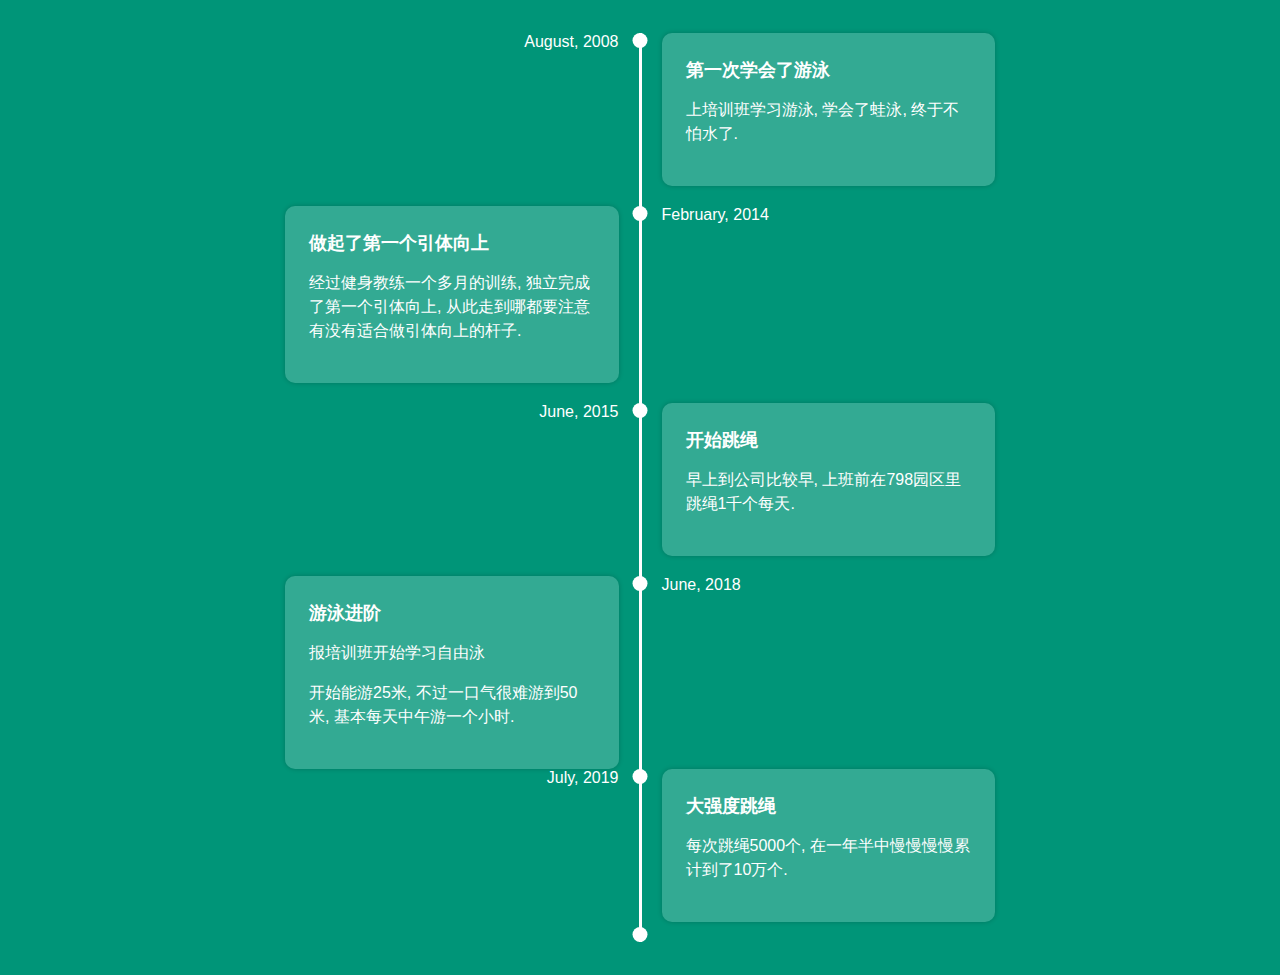
==== fitness_training_route_chinese.html @ 3f1e751e "add my training route files" ====
<!DOCTYPE html>
<html>
<head>
    <link rel="icon" type="image/png" href="./assets/wangxin_profile_photo.jpeg" />
    <link rel="stylesheet" href="https://use.fontawesome.com/releases/v5.7.2/css/all.css" integrity="sha384-fnmOCqbTlWIlj8LyTjo7mOUStjsKC4pOpQbqyi7RrhN7udi9RwhKkMHpvLbHG9Sr" crossorigin="anonymous">
    <meta charset="UTF-8">
    <meta name="viewport" content="width=device-width, initial-scale=1.0">
    <title>My Fitness Training Route</title>
    <meta property="og:type" content="website" />
    <meta property="og:title" content="My Fitness Training Route" />
    <link href="https://fonts.googleapis.com/css?family=Caveat|Open+Sans:400,700" rel="stylesheet">
    <link rel="stylesheet" type="text/css" href="fitness_training_route_style.css">
</head>

<body>
    <!-- 整个网页使用一个div timeline, 整体使用一个grid布局, 使用三列的方式来实现-->
    <div class="timeline">
        <!-- part 1-->
        <div class="timeline__component">
          <div class="timeline__date timeline__date--right">August, 2008</div>
        </div>
        <div class="timeline__middle">
          <div class="timeline__point"></div>
        </div>
        <div class="timeline__component timeline__component--bg">
          <h2 class="timeline__title">第一次学会了游泳</h2>
          <p class="timeline__paragraph">
            上培训班学习游泳, 学会了蛙泳, 终于不怕水了.
          </p>
        </div>


        <!-- part 2-->
        <div class="timeline__component timeline__component--bg">
          <h2 class="timeline__title">做起了第一个引体向上</h2>
          <p class="timeline__paragraph">
            经过健身教练一个多月的训练, 独立完成了第一个引体向上, 从此走到哪都要注意有没有适合做引体向上的杆子.
          </p>
          <!-- <p class="timeline__paragraph">
            I didn't even remove the jumper in the background before recording that video 🤣 great. ahking
          </p> -->
        </div>
        <div class="timeline__middle">
          <div class="timeline__point"></div>
        </div>
        <div class="timeline__component">
          <div class="timeline__date">February, 2014</div>
        </div>

        <!-- part 3-->
        <div class="timeline__component">
          <div class="timeline__date timeline__date--right">June, 2015</div>
        </div>
        <div class="timeline__middle">
          <div class="timeline__point"></div>
        </div>
        <div class="timeline__component timeline__component--bg">
          <h2 class="timeline__title">开始跳绳</h2>
          <p class="timeline__paragraph">
            早上到公司比较早, 上班前在798园区里跳绳1千个每天.
          </p>
        </div>

        <!-- part 4-->
        <div class="timeline__component timeline__component--bottom timeline__component--bg">
          <h2 class="timeline__title">游泳进阶</h2>
          <p class="timeline__paragraph">
            报培训班开始学习自由泳
          </p>
          <p class="timeline__paragraph">
            开始能游25米, 不过一口气很难游到50米, 基本每天中午游一个小时.
          </p>
        </div>
        <!-- <div class="timeline__point timeline__point--bottom"></div> 这行代码是在底部加上小点的-->
        <div class="timeline__middle">
          <div class="timeline__point"></div>
        </div>
        <div class="timeline__component timeline__component--bottom">
          <div class="timeline__date">June, 2018</div>
        </div>

        <!-- part 5-->
        <div class="timeline__component">
            <div class="timeline__date timeline__date--right">July, 2019</div>
          </div>
          <div class="timeline__middle">
            <div class="timeline__point"></div>
            <div class="timeline__point timeline__point--bottom"></div>
          </div>
          <div class="timeline__component timeline__component--bg">
            <h2 class="timeline__title">大强度跳绳</h2>
            <p class="timeline__paragraph">
              每次跳绳5000个, 在一年半中慢慢慢慢累计到了10万个.
            </p>
        </div>

        
      </div>

</body>
</html>
---- fitness_training_route_style.css ----
body {
    background: #009578;
  }
  
  .timeline {
    margin: 0 auto;
    max-width: 750px;
    padding: 25px;
    display: grid;
    grid-template-columns: 1fr 3px 1fr;
    font-family: "Fira Sans", sans-serif;
    color: #ffffff;
  }
  
  .timeline__component {
    margin: 0 20px 20px 20px;
  }
  
  .timeline__component--bg {
    padding: 1.5em;
    background: rgba(255, 255, 255, 0.2);
    box-shadow: 0 0 5px rgba(0, 0, 0, 0.2);
    border-radius: 10px;
  }
  
  /* LEAVE TILL LAST */
  .timeline__component--bottom {
    margin-bottom: 0;
  }
  
  .timeline__middle {
    position: relative;
    background: #ffffff;
  }
  
  .timeline__point {
    position: absolute;
    top: 0;
    left: 50%;
    transform: translateX(-50%);
    width: 15px;
    height: 15px;
    background: #ffffff;
    border-radius: 50%;
  }
  
  /* LEAVE TILL LAST */
  .timeline__point--bottom {
    top: initial;
    bottom: 0;
  }
  
  .timeline__date--right {
    text-align: right;
  }
  
  .timeline__title {
    margin: 0;
    font-size: 1.15em;
    font-weight: bold;
  }
  
  .timeline__paragraph {
    line-height: 1.5;
  }
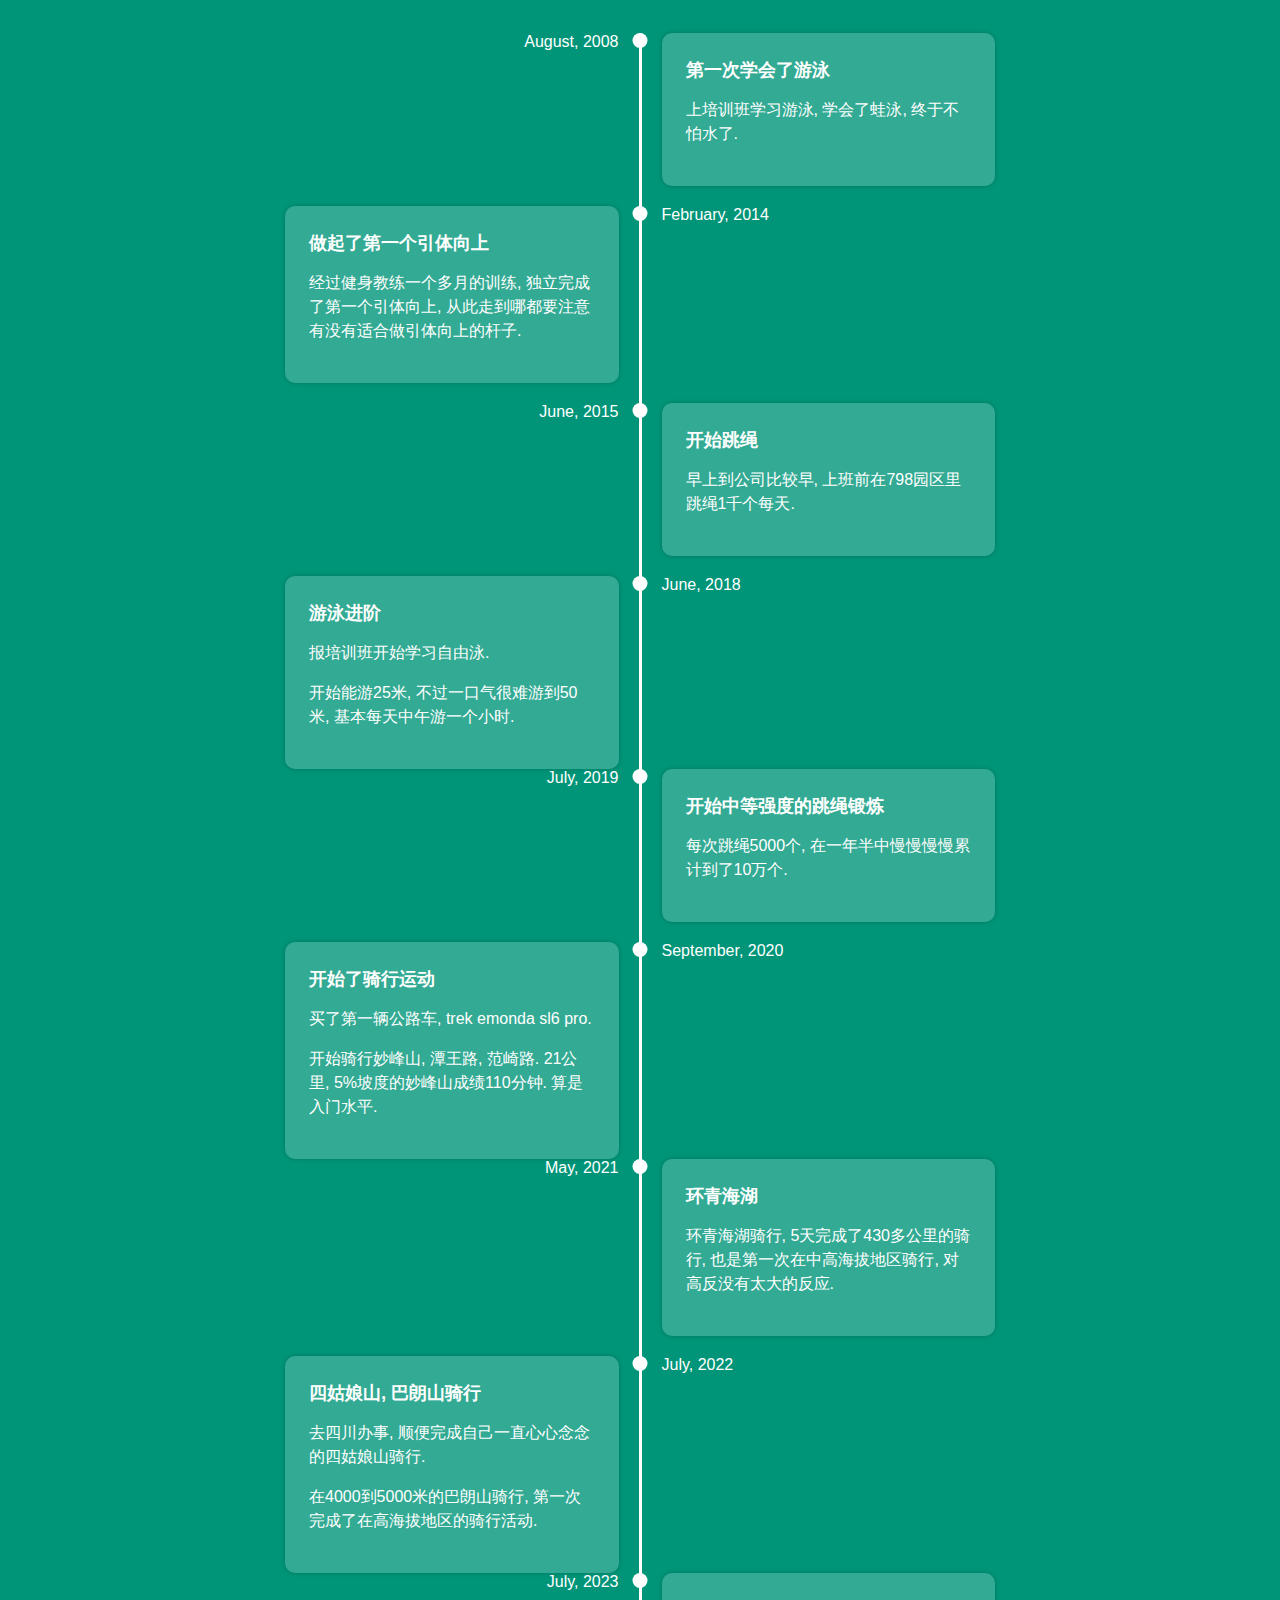
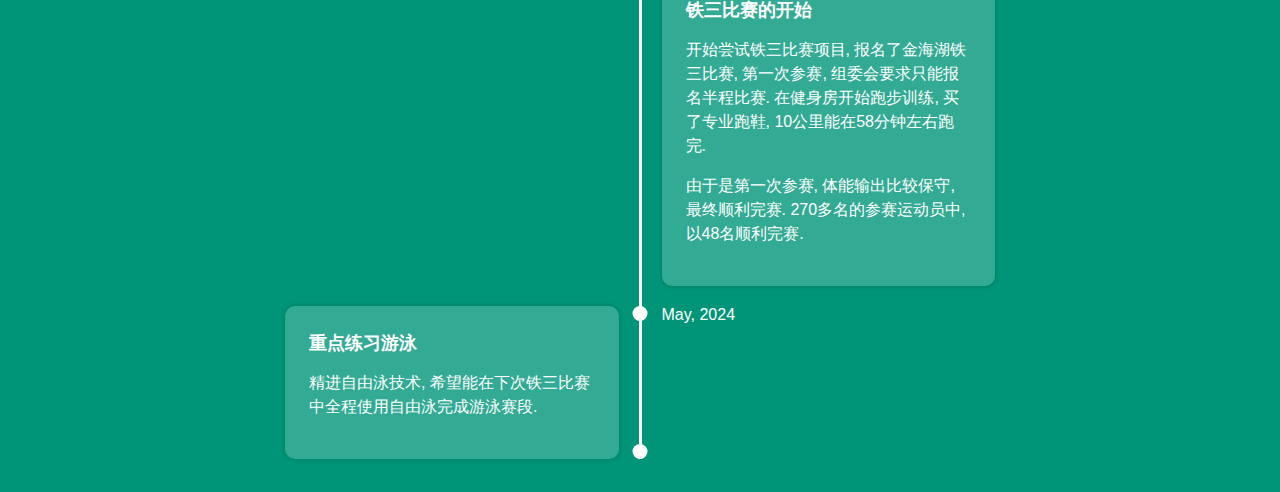
==== commit c712a18a: "add more activities" ====
--- a/fitness_training_route_chinese.html
+++ b/fitness_training_route_chinese.html
@@ -65,7 +65,7 @@
         <div class="timeline__component timeline__component--bottom timeline__component--bg">
           <h2 class="timeline__title">游泳进阶</h2>
           <p class="timeline__paragraph">
-            报培训班开始学习自由泳
+            报培训班开始学习自由泳.
           </p>
           <p class="timeline__paragraph">
             开始能游25米, 不过一口气很难游到50米, 基本每天中午游一个小时.
@@ -85,16 +85,105 @@
           </div>
           <div class="timeline__middle">
             <div class="timeline__point"></div>
-            <div class="timeline__point timeline__point--bottom"></div>
           </div>
           <div class="timeline__component timeline__component--bg">
-            <h2 class="timeline__title">大强度跳绳</h2>
+            <h2 class="timeline__title">开始中等强度的跳绳锻炼</h2>
             <p class="timeline__paragraph">
               每次跳绳5000个, 在一年半中慢慢慢慢累计到了10万个.
             </p>
         </div>
 
+        <!-- part 6-->
+        <div class="timeline__component timeline__component--bottom timeline__component--bg">
+            <h2 class="timeline__title">开始了骑行运动</h2>
+            <p class="timeline__paragraph">
+                买了第一辆公路车, trek emonda sl6 pro.
+            </p>
+            <p class="timeline__paragraph">
+                开始骑行妙峰山, 潭王路, 范崎路. 21公里, 5%坡度的妙峰山成绩110分钟.
+                算是入门水平.
+            </p>
+        </div>
+        <!-- <div class="timeline__point timeline__point--bottom"></div> 这行代码是在底部加上小点的-->
+        <div class="timeline__middle">
+            <div class="timeline__point"></div>
+        </div>
+        <div class="timeline__component timeline__component--bottom">
+            <div class="timeline__date">September, 2020</div>
+        </div>
         
+
+        <!-- part 7-->
+        <div class="timeline__component">
+            <div class="timeline__date timeline__date--right">May, 2021</div>
+          </div>
+          <div class="timeline__middle">
+            <div class="timeline__point"></div>
+          </div>
+          <div class="timeline__component timeline__component--bg">
+            <h2 class="timeline__title">环青海湖</h2>
+            <p class="timeline__paragraph">
+              环青海湖骑行, 5天完成了430多公里的骑行, 也是第一次在中高海拔地区骑行, 对高反没有太大的反应.
+            </p>
+        </div>
+
+
+        <!-- part 8-->
+        <div class="timeline__component timeline__component--bottom timeline__component--bg">
+            <h2 class="timeline__title">四姑娘山, 巴朗山骑行</h2>
+            <p class="timeline__paragraph">
+                去四川办事, 顺便完成自己一直心心念念的四姑娘山骑行.
+            </p>
+            <p class="timeline__paragraph">
+                在4000到5000米的巴朗山骑行, 第一次完成了在高海拔地区的骑行活动.
+            </p>
+        </div>
+        <!-- <div class="timeline__point timeline__point--bottom"></div> 这行代码是在底部加上小点的-->
+        <div class="timeline__middle">
+            <div class="timeline__point"></div>
+        </div>
+        <div class="timeline__component timeline__component--bottom">
+            <div class="timeline__date">July, 2022</div>
+        </div>
+
+
+        <!-- part 9-->
+        <div class="timeline__component">
+            <div class="timeline__date timeline__date--right">July, 2023</div>
+          </div>
+          <div class="timeline__middle">
+            <div class="timeline__point"></div>
+          </div>
+          <div class="timeline__component timeline__component--bg">
+            <h2 class="timeline__title">铁三比赛的开始</h2>
+            <p class="timeline__paragraph">
+              开始尝试铁三比赛项目, 报名了金海湖铁三比赛, 第一次参赛, 组委会要求只能报名半程比赛.
+              在健身房开始跑步训练, 买了专业跑鞋, 10公里能在58分钟左右跑完.
+            </p>
+            <p class="timeline__paragraph">
+              由于是第一次参赛, 体能输出比较保守, 最终顺利完赛. 270多名的参赛运动员中, 以48名顺利完赛.
+            </p>
+        </div>
+
+        <!-- part 10-->
+        <div class="timeline__component timeline__component--bottom timeline__component--bg">
+            <h2 class="timeline__title">重点练习游泳</h2>
+            <p class="timeline__paragraph">
+                精进自由泳技术, 希望能在下次铁三比赛中全程使用自由泳完成游泳赛段.
+            </p>
+        </div>
+        <!-- <div class="timeline__point timeline__point--bottom"></div> 这行代码是在底部加上小点的-->
+        <div class="timeline__middle">
+            <div class="timeline__point"></div>
+            <div class="timeline__point timeline__point--bottom"></div>
+        </div>
+        <div class="timeline__component timeline__component--bottom">
+            <div class="timeline__date">May, 2024</div>
+        </div>
+
+
+
+
       </div>
 
 </body>
